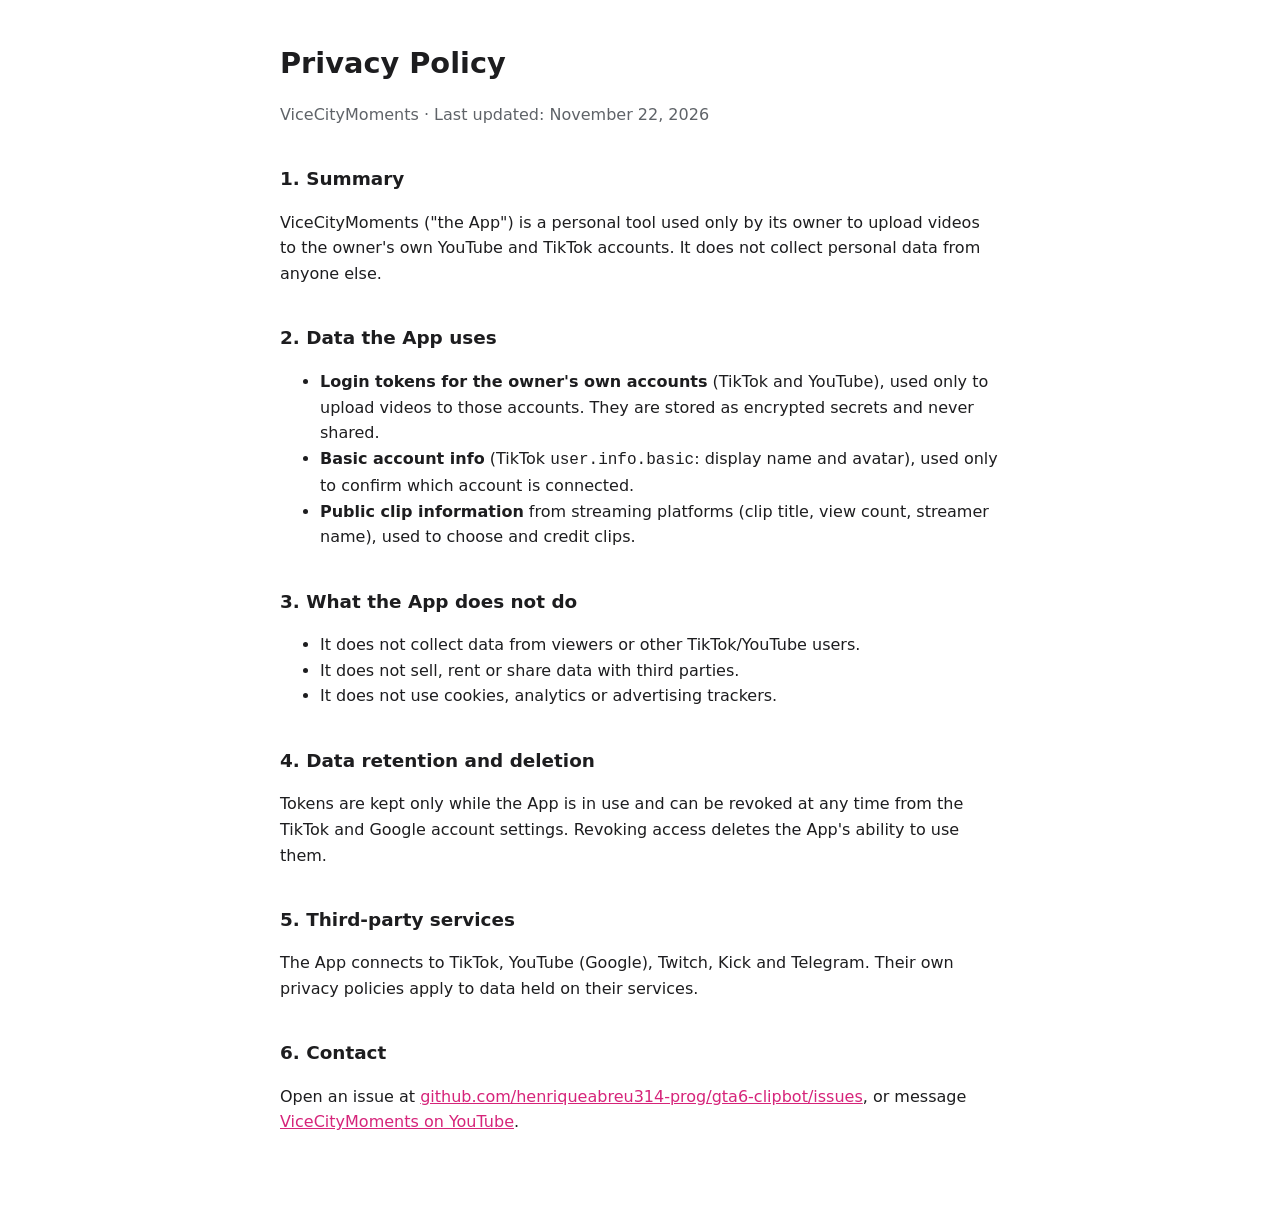
==== docs/privacy.html @ 93be1bd1 "Páginas de Termos e Privacidade (GitHub Pages) para a app do TikTok" ====
<!doctype html><html lang="en"><head><meta charset="utf-8"><meta name="viewport" content="width=device-width,initial-scale=1">
<title>Privacy Policy</title><link rel="stylesheet" href="style.css"></head><body><main>
<h1>Privacy Policy</h1>
<p class="muted">ViceCityMoments · Last updated: November 22, 2026</p>

<h2>1. Summary</h2>
<p>ViceCityMoments ("the App") is a personal tool used only by its owner to upload videos to the owner's own YouTube and TikTok accounts. It does not collect personal data from anyone else.</p>

<h2>2. Data the App uses</h2>
<ul>
<li><strong>Login tokens for the owner's own accounts</strong> (TikTok and YouTube), used only to upload videos to those accounts. They are stored as encrypted secrets and never shared.</li>
<li><strong>Basic account info</strong> (TikTok <code>user.info.basic</code>: display name and avatar), used only to confirm which account is connected.</li>
<li><strong>Public clip information</strong> from streaming platforms (clip title, view count, streamer name), used to choose and credit clips.</li>
</ul>

<h2>3. What the App does not do</h2>
<ul>
<li>It does not collect data from viewers or other TikTok/YouTube users.</li>
<li>It does not sell, rent or share data with third parties.</li>
<li>It does not use cookies, analytics or advertising trackers.</li>
</ul>

<h2>4. Data retention and deletion</h2>
<p>Tokens are kept only while the App is in use and can be revoked at any time from the TikTok and Google account settings. Revoking access deletes the App's ability to use them.</p>

<h2>5. Third-party services</h2>
<p>The App connects to TikTok, YouTube (Google), Twitch, Kick and Telegram. Their own privacy policies apply to data held on their services.</p>

<h2>6. Contact</h2>
<p>Open an issue at <a href="https://github.com/henriqueabreu314-prog/gta6-clipbot/issues">github.com/henriqueabreu314-prog/gta6-clipbot/issues</a>, or message <a href="https://www.youtube.com/@ViceCityMoments_G_VI">ViceCityMoments on YouTube</a>.</p>
</main></body></html>
---- docs/style.css ----
:root{--bg:#fff;--fg:#1d1d1f;--muted:#5f6368;--accent:#d6247a}
@media (prefers-color-scheme:dark){:root{--bg:#121218;--fg:#ececf1;--muted:#a0a0ab;--accent:#ff5cae}}
body{background:var(--bg);color:var(--fg);font:16px/1.6 system-ui,-apple-system,Segoe UI,Roboto,sans-serif;margin:0;padding:0 16px}
main{max-width:720px;margin:40px auto 80px}
h1{font-size:1.8rem;margin-bottom:.2em}h2{font-size:1.15rem;margin-top:2em}
.muted{color:var(--muted)}a{color:var(--accent)}
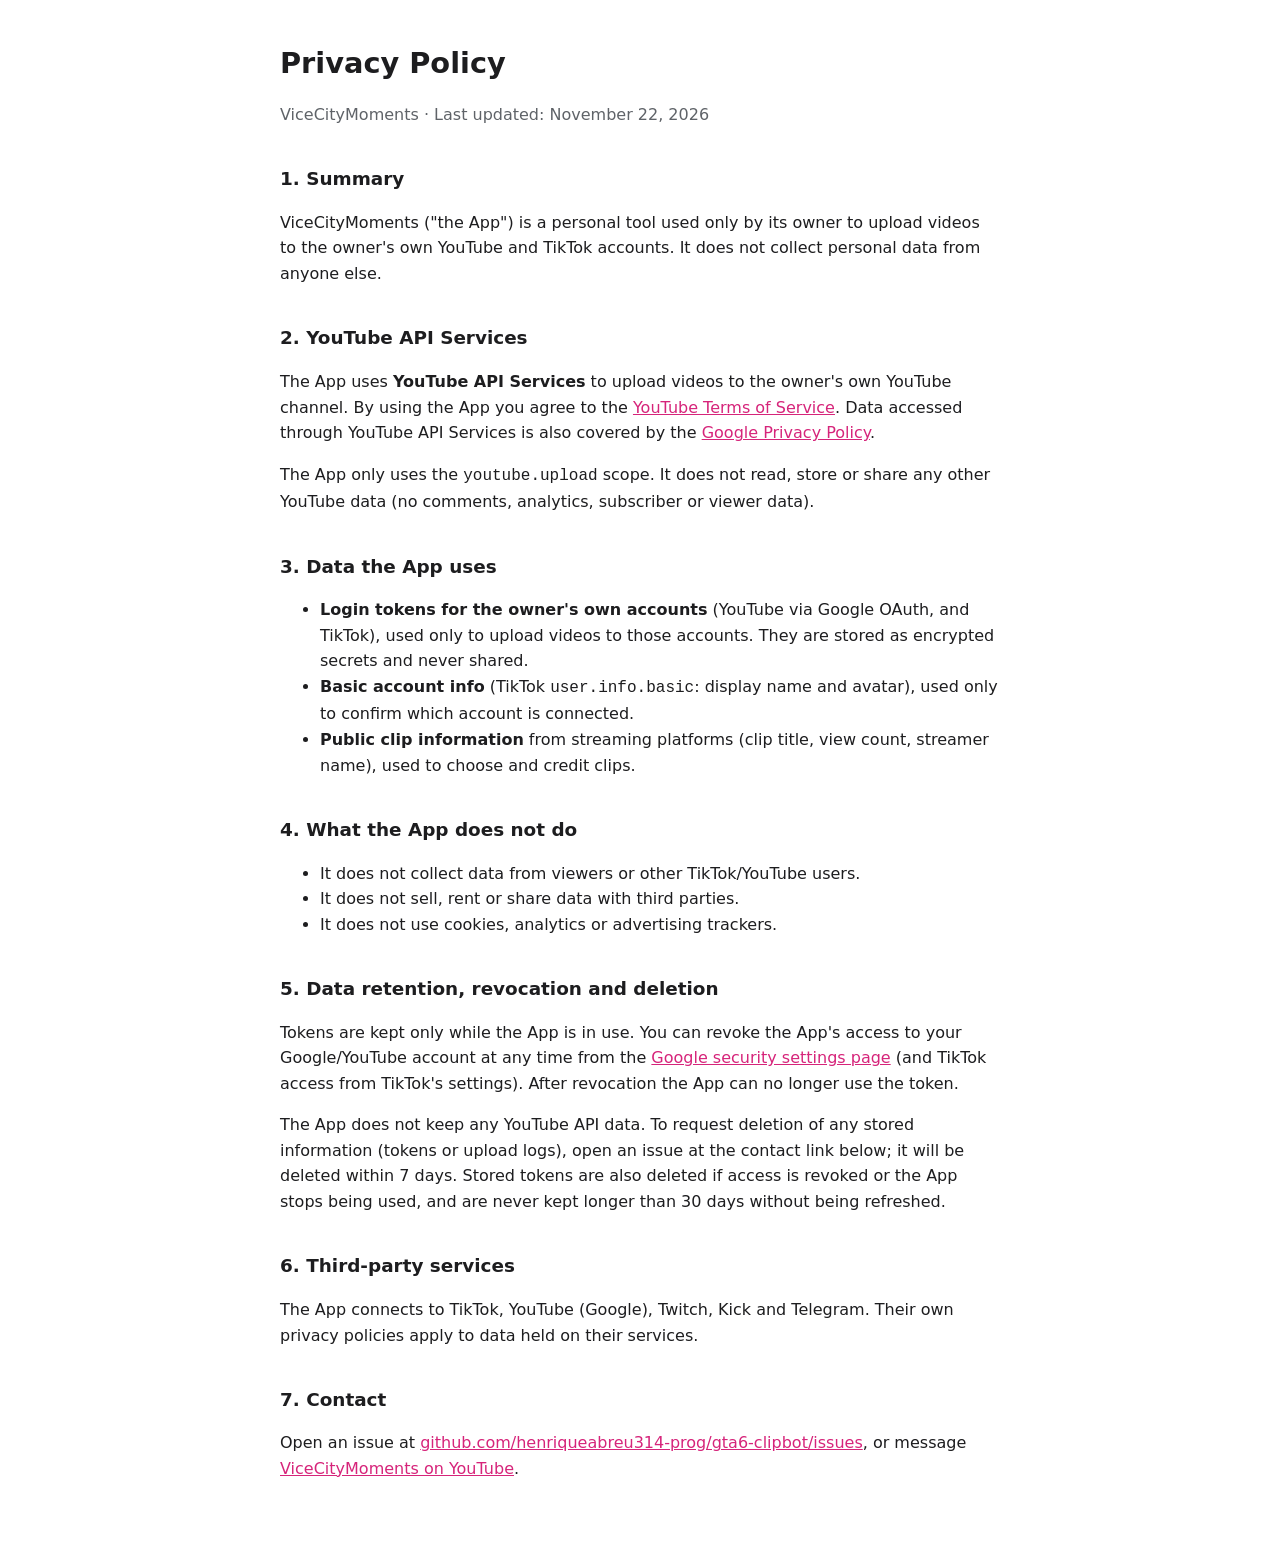
==== commit 9f4107da: "Páginas: secções da API do YouTube, Google Privacy Policy e revogação" ====
--- a/docs/privacy.html
+++ b/docs/privacy.html
@@ -6,26 +6,31 @@
 <h2>1. Summary</h2>
 <p>ViceCityMoments ("the App") is a personal tool used only by its owner to upload videos to the owner's own YouTube and TikTok accounts. It does not collect personal data from anyone else.</p>
 
-<h2>2. Data the App uses</h2>
+<h2>2. YouTube API Services</h2>
+<p>The App uses <strong>YouTube API Services</strong> to upload videos to the owner's own YouTube channel. By using the App you agree to the <a href="https://www.youtube.com/t/terms">YouTube Terms of Service</a>. Data accessed through YouTube API Services is also covered by the <a href="https://policies.google.com/privacy">Google Privacy Policy</a>.</p>
+<p>The App only uses the <code>youtube.upload</code> scope. It does not read, store or share any other YouTube data (no comments, analytics, subscriber or viewer data).</p>
+
+<h2>3. Data the App uses</h2>
 <ul>
-<li><strong>Login tokens for the owner's own accounts</strong> (TikTok and YouTube), used only to upload videos to those accounts. They are stored as encrypted secrets and never shared.</li>
+<li><strong>Login tokens for the owner's own accounts</strong> (YouTube via Google OAuth, and TikTok), used only to upload videos to those accounts. They are stored as encrypted secrets and never shared.</li>
 <li><strong>Basic account info</strong> (TikTok <code>user.info.basic</code>: display name and avatar), used only to confirm which account is connected.</li>
 <li><strong>Public clip information</strong> from streaming platforms (clip title, view count, streamer name), used to choose and credit clips.</li>
 </ul>
 
-<h2>3. What the App does not do</h2>
+<h2>4. What the App does not do</h2>
 <ul>
 <li>It does not collect data from viewers or other TikTok/YouTube users.</li>
 <li>It does not sell, rent or share data with third parties.</li>
 <li>It does not use cookies, analytics or advertising trackers.</li>
 </ul>
 
-<h2>4. Data retention and deletion</h2>
-<p>Tokens are kept only while the App is in use and can be revoked at any time from the TikTok and Google account settings. Revoking access deletes the App's ability to use them.</p>
+<h2>5. Data retention, revocation and deletion</h2>
+<p>Tokens are kept only while the App is in use. You can revoke the App's access to your Google/YouTube account at any time from the <a href="https://security.google.com/settings/security/permissions">Google security settings page</a> (and TikTok access from TikTok's settings). After revocation the App can no longer use the token.</p>
+<p>The App does not keep any YouTube API data. To request deletion of any stored information (tokens or upload logs), open an issue at the contact link below; it will be deleted within 7 days. Stored tokens are also deleted if access is revoked or the App stops being used, and are never kept longer than 30 days without being refreshed.</p>
 
-<h2>5. Third-party services</h2>
+<h2>6. Third-party services</h2>
 <p>The App connects to TikTok, YouTube (Google), Twitch, Kick and Telegram. Their own privacy policies apply to data held on their services.</p>
 
-<h2>6. Contact</h2>
+<h2>7. Contact</h2>
 <p>Open an issue at <a href="https://github.com/henriqueabreu314-prog/gta6-clipbot/issues">github.com/henriqueabreu314-prog/gta6-clipbot/issues</a>, or message <a href="https://www.youtube.com/@ViceCityMoments_G_VI">ViceCityMoments on YouTube</a>.</p>
 </main></body></html>
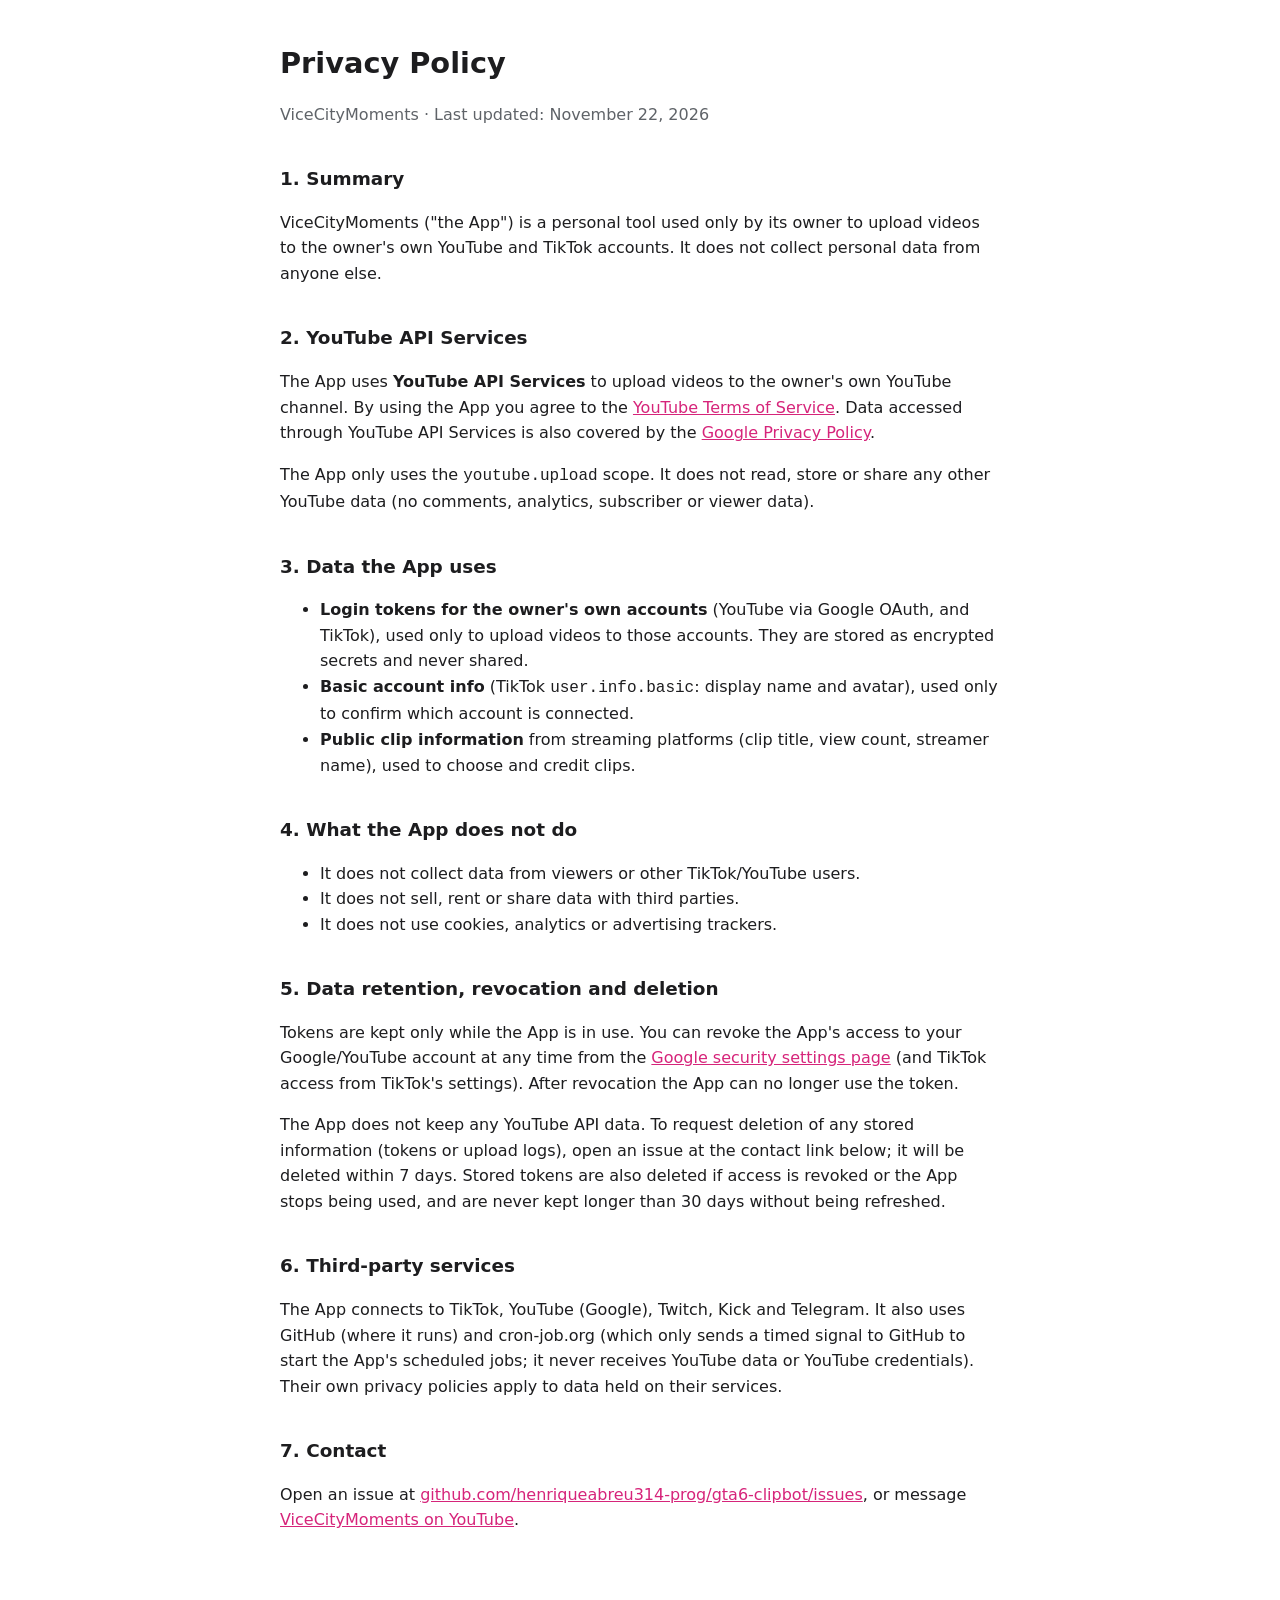
==== commit 7d8847c4: "Clips por aprovar expiram ao fim de 48h; política de privacidade menciona cron-job.org" ====
--- a/docs/privacy.html
+++ b/docs/privacy.html
@@ -29,7 +29,7 @@
 <p>The App does not keep any YouTube API data. To request deletion of any stored information (tokens or upload logs), open an issue at the contact link below; it will be deleted within 7 days. Stored tokens are also deleted if access is revoked or the App stops being used, and are never kept longer than 30 days without being refreshed.</p>
 
 <h2>6. Third-party services</h2>
-<p>The App connects to TikTok, YouTube (Google), Twitch, Kick and Telegram. Their own privacy policies apply to data held on their services.</p>
+<p>The App connects to TikTok, YouTube (Google), Twitch, Kick and Telegram. It also uses GitHub (where it runs) and cron-job.org (which only sends a timed signal to GitHub to start the App's scheduled jobs; it never receives YouTube data or YouTube credentials). Their own privacy policies apply to data held on their services.</p>
 
 <h2>7. Contact</h2>
 <p>Open an issue at <a href="https://github.com/henriqueabreu314-prog/gta6-clipbot/issues">github.com/henriqueabreu314-prog/gta6-clipbot/issues</a>, or message <a href="https://www.youtube.com/@ViceCityMoments_G_VI">ViceCityMoments on YouTube</a>.</p>
